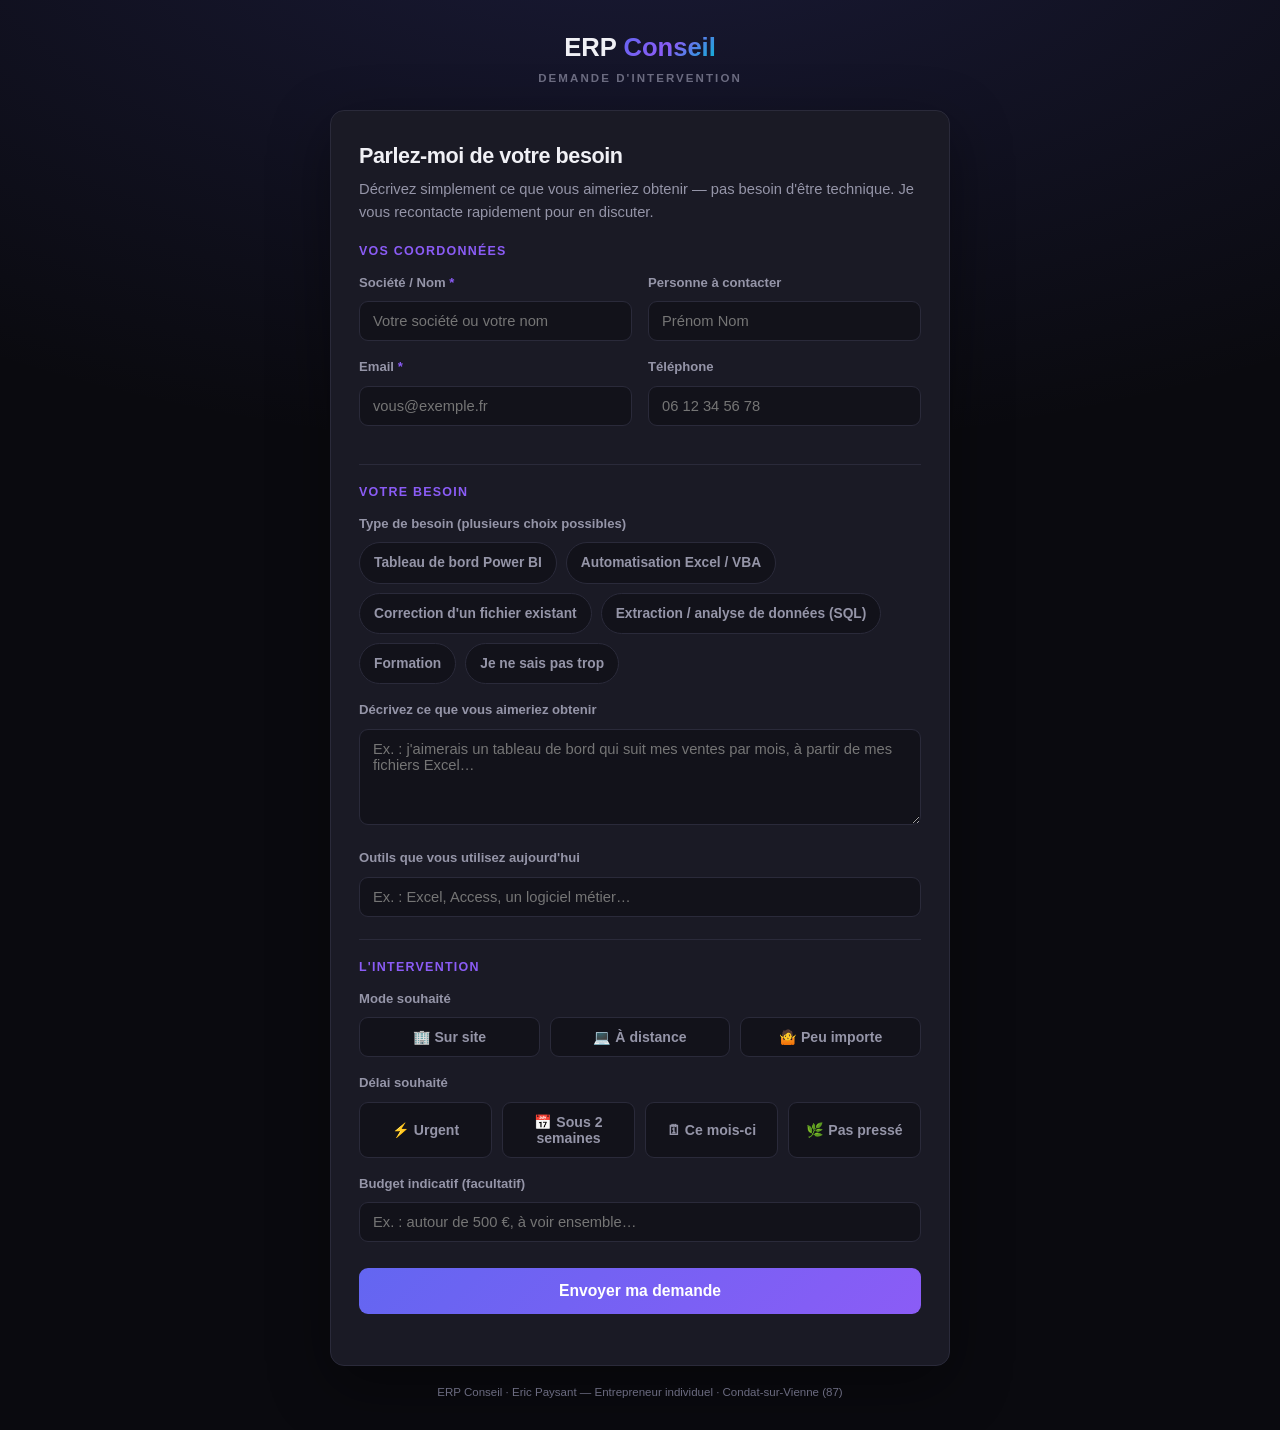
==== demande.html @ 3104988f "Module Demandes d'intervention + conversion en devis" ====
<!DOCTYPE html>
<html lang="fr">
<head>
<meta charset="UTF-8">
<meta name="viewport" content="width=device-width, initial-scale=1.0">
<title>Demande d'intervention — ERP Conseil</title>
<meta name="description" content="Décrivez votre besoin : ERP Conseil vous recontacte rapidement.">
<style>
    /* ===== Formulaire de demande autonome — couleurs ERP Conseil ===== */
    :root{
        --bg-primary:#0a0a0f; --bg-card:#1a1a25; --bg-input:#12121a;
        --text-primary:#f0f0f5; --text-secondary:#9595a8; --text-muted:#6b6b80;
        --accent-1:#6366f1; --accent-2:#8b5cf6; --accent-3:#06b6d4;
        --gradient:linear-gradient(135deg,#6366f1,#8b5cf6,#06b6d4);
        --border:#2a2a3a; --amber:#f59e0b; --green:#10b981; --red:#ef4444;
        --radius:14px; --radius-sm:9px;
    }
    *{margin:0;padding:0;box-sizing:border-box}
    body{
        font-family:'Inter',-apple-system,BlinkMacSystemFont,'Segoe UI',sans-serif;
        background:radial-gradient(1200px 600px at 50% -10%,rgba(99,102,241,.18),transparent),var(--bg-primary);
        color:var(--text-primary);min-height:100vh;display:flex;align-items:center;justify-content:center;
        padding:28px 16px;line-height:1.55;
    }
    .wrap{width:100%;max-width:620px}
    .brand{text-align:center;margin-bottom:22px}
    .brand-logo{font-size:1.6rem;font-weight:800}
    .brand-logo .dot{background:var(--gradient);-webkit-background-clip:text;background-clip:text;-webkit-text-fill-color:transparent}
    .brand-sub{font-size:.72rem;text-transform:uppercase;letter-spacing:.18em;color:var(--text-muted);font-weight:600;margin-top:2px}
    .card{background:var(--bg-card);border:1px solid var(--border);border-radius:var(--radius);padding:28px;box-shadow:0 20px 60px rgba(0,0,0,.4)}
    h1{font-size:1.35rem;font-weight:800;letter-spacing:-.02em;margin-bottom:6px}
    .lead{color:var(--text-secondary);font-size:.92rem;margin-bottom:18px}
    .section-title{font-size:.78rem;text-transform:uppercase;letter-spacing:.1em;color:var(--accent-2);font-weight:700;margin:22px 0 12px;padding-top:18px;border-top:1px solid var(--border)}
    .section-title.first{border-top:none;padding-top:0;margin-top:0}
    .field{margin-bottom:16px}
    .field > label{display:block;font-size:.82rem;font-weight:600;color:var(--text-secondary);margin-bottom:8px}
    .req{color:var(--accent-2)}
    .row2{display:grid;grid-template-columns:1fr 1fr;gap:16px}
    input[type=text],input[type=email],textarea{
        width:100%;padding:11px 13px;background:var(--bg-input);border:1px solid var(--border);
        border-radius:var(--radius-sm);color:var(--text-primary);font-size:.92rem;font-family:inherit;transition:.2s;
    }
    input:focus,textarea:focus{outline:none;border-color:var(--accent-2);box-shadow:0 0 0 3px rgba(139,92,246,.15)}
    textarea{resize:vertical;min-height:96px}
    /* chips multi-sélection */
    .chips{display:flex;flex-wrap:wrap;gap:9px}
    .chip{position:relative;cursor:pointer}
    .chip input{position:absolute;opacity:0;pointer-events:none}
    .chip span{display:inline-block;padding:9px 14px;background:var(--bg-input);border:1px solid var(--border);border-radius:30px;font-size:.86rem;color:var(--text-secondary);font-weight:600;transition:.2s}
    .chip:hover span{border-color:var(--accent-2);color:var(--text-primary)}
    .chip input:checked + span{background:linear-gradient(135deg,rgba(99,102,241,.28),rgba(139,92,246,.2));border-color:var(--accent-2);color:#fff}
    /* boutons mono-choix */
    .pick{display:flex;gap:10px;flex-wrap:wrap}
    .pick-btn{flex:1;min-width:110px;padding:11px 8px;background:var(--bg-input);border:1px solid var(--border);border-radius:var(--radius-sm);color:var(--text-secondary);font-weight:600;font-size:.88rem;font-family:inherit;cursor:pointer;transition:.2s}
    .pick-btn:hover{border-color:var(--accent-2);color:var(--text-primary)}
    .pick-btn.on{background:linear-gradient(135deg,rgba(99,102,241,.25),rgba(139,92,246,.18));border-color:var(--accent-2);color:#fff}
    .btn-submit{width:100%;padding:14px;border:none;border-radius:var(--radius-sm);background:var(--gradient);background-size:200% 200%;color:#fff;font-weight:700;font-size:.98rem;font-family:inherit;cursor:pointer;transition:.25s;margin-top:10px}
    .btn-submit:hover{background-position:right center;transform:translateY(-1px);box-shadow:0 8px 24px rgba(99,102,241,.4)}
    .btn-submit:disabled{opacity:.6;cursor:default;transform:none;box-shadow:none}
    .foot{text-align:center;font-size:.72rem;color:var(--text-muted);margin-top:18px}
    .demo-banner{background:rgba(245,158,11,.12);border:1px solid rgba(245,158,11,.4);color:var(--amber);font-size:.8rem;padding:10px 14px;border-radius:var(--radius-sm);margin-bottom:18px}
    .err-msg{color:var(--red);font-size:.82rem;margin-top:10px;min-height:1em;text-align:center}
    .hidden{display:none}
    /* écran de remerciement */
    .thanks{text-align:center;padding:20px 6px}
    .thanks .big{font-size:3rem;margin-bottom:14px}
    .thanks h1{margin-bottom:10px}
    .thanks p{color:var(--text-secondary);font-size:.95rem}
    @media(max-width:560px){ .row2{grid-template-columns:1fr} }
</style>
</head>
<body>
<div class="wrap">
    <div class="brand">
        <div class="brand-logo">ERP <span class="dot">Conseil</span></div>
        <div class="brand-sub">Demande d'intervention</div>
    </div>

    <!-- ===== Formulaire ===== -->
    <div class="card" id="formCard">
        <div class="demo-banner hidden" id="demoBanner">⚠ Mode démonstration : aucune adresse d'envoi configurée, votre demande ne sera pas enregistrée.</div>

        <h1>Parlez-moi de votre besoin</h1>
        <p class="lead">Décrivez simplement ce que vous aimeriez obtenir — pas besoin d'être technique. Je vous recontacte rapidement pour en discuter.</p>

        <form id="demandeForm" novalidate>
            <div class="section-title first">Vos coordonnées</div>
            <div class="row2">
                <div class="field"><label>Société / Nom <span class="req">*</span></label><input type="text" id="societe" placeholder="Votre société ou votre nom"></div>
                <div class="field"><label>Personne à contacter</label><input type="text" id="contact" placeholder="Prénom Nom"></div>
            </div>
            <div class="row2">
                <div class="field"><label>Email <span class="req">*</span></label><input type="email" id="email" placeholder="vous@exemple.fr" autocomplete="email"></div>
                <div class="field"><label>Téléphone</label><input type="text" id="telephone" placeholder="06 12 34 56 78"></div>
            </div>

            <div class="section-title">Votre besoin</div>
            <div class="field">
                <label>Type de besoin (plusieurs choix possibles)</label>
                <div class="chips" id="besoins">
                    <label class="chip"><input type="checkbox" value="Tableau de bord Power BI"><span>Tableau de bord Power BI</span></label>
                    <label class="chip"><input type="checkbox" value="Automatisation Excel / VBA"><span>Automatisation Excel / VBA</span></label>
                    <label class="chip"><input type="checkbox" value="Correction d'un fichier existant"><span>Correction d'un fichier existant</span></label>
                    <label class="chip"><input type="checkbox" value="Extraction / analyse de données (SQL)"><span>Extraction / analyse de données (SQL)</span></label>
                    <label class="chip"><input type="checkbox" value="Formation"><span>Formation</span></label>
                    <label class="chip"><input type="checkbox" value="Je ne sais pas trop"><span>Je ne sais pas trop</span></label>
                </div>
            </div>
            <div class="field"><label for="description">Décrivez ce que vous aimeriez obtenir</label><textarea id="description" placeholder="Ex. : j'aimerais un tableau de bord qui suit mes ventes par mois, à partir de mes fichiers Excel…"></textarea></div>
            <div class="field"><label for="outils">Outils que vous utilisez aujourd'hui</label><input type="text" id="outils" placeholder="Ex. : Excel, Access, un logiciel métier…"></div>

            <div class="section-title">L'intervention</div>
            <div class="field">
                <label>Mode souhaité</label>
                <div class="pick" id="mode">
                    <button type="button" class="pick-btn" data-v="Sur site">🏢 Sur site</button>
                    <button type="button" class="pick-btn" data-v="À distance">💻 À distance</button>
                    <button type="button" class="pick-btn" data-v="Peu importe">🤷 Peu importe</button>
                </div>
            </div>
            <div id="siteFields" class="hidden">
                <div class="row2">
                    <div class="field"><label>Adresse du site</label><input type="text" id="adresse" placeholder="Adresse où intervenir"></div>
                    <div class="field"><label>Contact sur place</label><input type="text" id="contactsite" placeholder="Personne à voir sur place"></div>
                </div>
            </div>
            <div class="field">
                <label>Délai souhaité</label>
                <div class="pick" id="delai">
                    <button type="button" class="pick-btn" data-v="Urgent">⚡ Urgent</button>
                    <button type="button" class="pick-btn" data-v="Sous 2 semaines">📅 Sous 2 semaines</button>
                    <button type="button" class="pick-btn" data-v="Ce mois-ci">🗓 Ce mois-ci</button>
                    <button type="button" class="pick-btn" data-v="Pas pressé">🌿 Pas pressé</button>
                </div>
            </div>
            <div class="field"><label for="budget">Budget indicatif (facultatif)</label><input type="text" id="budget" placeholder="Ex. : autour de 500 €, à voir ensemble…"></div>

            <button type="submit" class="btn-submit" id="submitBtn">Envoyer ma demande</button>
            <div class="err-msg" id="errMsg"></div>
        </form>
    </div>

    <!-- ===== Remerciement ===== -->
    <div class="card thanks hidden" id="thanksCard">
        <div class="big">📨</div>
        <h1>Demande envoyée, merci !</h1>
        <p>J'ai bien reçu votre demande. Je reviens vers vous très vite pour en parler.</p>
    </div>

    <div class="foot">ERP Conseil · Eric Paysant — Entrepreneur individuel · Condat-sur-Vienne (87)</div>
</div>

<script>
(() => {
'use strict';

/* ============================================================
   CONFIGURATION
   ENDPOINT = MÊME URL Apps Script /exec que satisfaction.html
   (le relais route vers la table "Demandes" grâce à type:'demande').
   ============================================================ */
const ENDPOINT = 'https://script.google.com/macros/s/AKfycbyALDkUAQmMrM3IMIquKP5oWPSWdywfQfmbmXgFV79ksBCTJ3KVh5ITKJBURwwZosjQAg/exec';

if(!ENDPOINT) document.getElementById('demoBanner').classList.remove('hidden');

/* ---------- Mode souhaité (mono-choix) + champs « sur site » ---------- */
let mode = '';
const modeEls = [...document.querySelectorAll('#mode .pick-btn')];
modeEls.forEach(b => b.addEventListener('click', () => {
    mode = b.dataset.v;
    modeEls.forEach(x => x.classList.toggle('on', x === b));
    document.getElementById('siteFields').classList.toggle('hidden', mode !== 'Sur site');
}));

/* ---------- Délai souhaité (mono-choix) ---------- */
let delai = '';
const delaiEls = [...document.querySelectorAll('#delai .pick-btn')];
delaiEls.forEach(b => b.addEventListener('click', () => {
    delai = b.dataset.v;
    delaiEls.forEach(x => x.classList.toggle('on', x === b));
}));

/* ---------- Envoi ---------- */
const form = document.getElementById('demandeForm');
const errMsg = document.getElementById('errMsg');
form.addEventListener('submit', (e) => {
    e.preventDefault();
    errMsg.textContent = '';

    const societe = document.getElementById('societe').value.trim();
    const email   = document.getElementById('email').value.trim();
    if(!societe){ errMsg.textContent = 'Merci d’indiquer votre société ou votre nom.'; return; }
    if(!email){   errMsg.textContent = 'Merci d’indiquer votre email.'; return; }

    const besoins = [...document.querySelectorAll('#besoins input:checked')].map(i => i.value);

    const payload = {
        type:        'demande',
        societe:     societe,
        contact:     document.getElementById('contact').value.trim(),
        email:       email,
        telephone:   document.getElementById('telephone').value.trim(),
        besoins:     besoins,
        description: document.getElementById('description').value.trim(),
        outils:      document.getElementById('outils').value.trim(),
        mode:        mode,
        adresse:     mode === 'Sur site' ? document.getElementById('adresse').value.trim() : '',
        contactsite: mode === 'Sur site' ? document.getElementById('contactsite').value.trim() : '',
        delai:       delai,
        budget:      document.getElementById('budget').value.trim(),
        date:        new Date().toISOString().slice(0, 10)
    };

    const btn = document.getElementById('submitBtn');
    btn.disabled = true; btn.textContent = 'Envoi…';

    if(!ENDPOINT){ setTimeout(showThanks, 600); return; }   // mode démo

    fetch(ENDPOINT, {
        method: 'POST',
        mode: 'no-cors',
        headers: { 'Content-Type': 'text/plain;charset=utf-8' },  // évite le preflight CORS
        body: JSON.stringify(payload)
    })
    .then(showThanks)
    .catch(() => {
        btn.disabled = false; btn.textContent = 'Envoyer ma demande';
        errMsg.textContent = 'Une erreur est survenue. Réessayez dans un instant.';
    });
});

function showThanks(){
    document.getElementById('formCard').classList.add('hidden');
    document.getElementById('thanksCard').classList.remove('hidden');
    window.scrollTo({ top: 0, behavior: 'smooth' });
}
})();
</script>
</body>
</html>
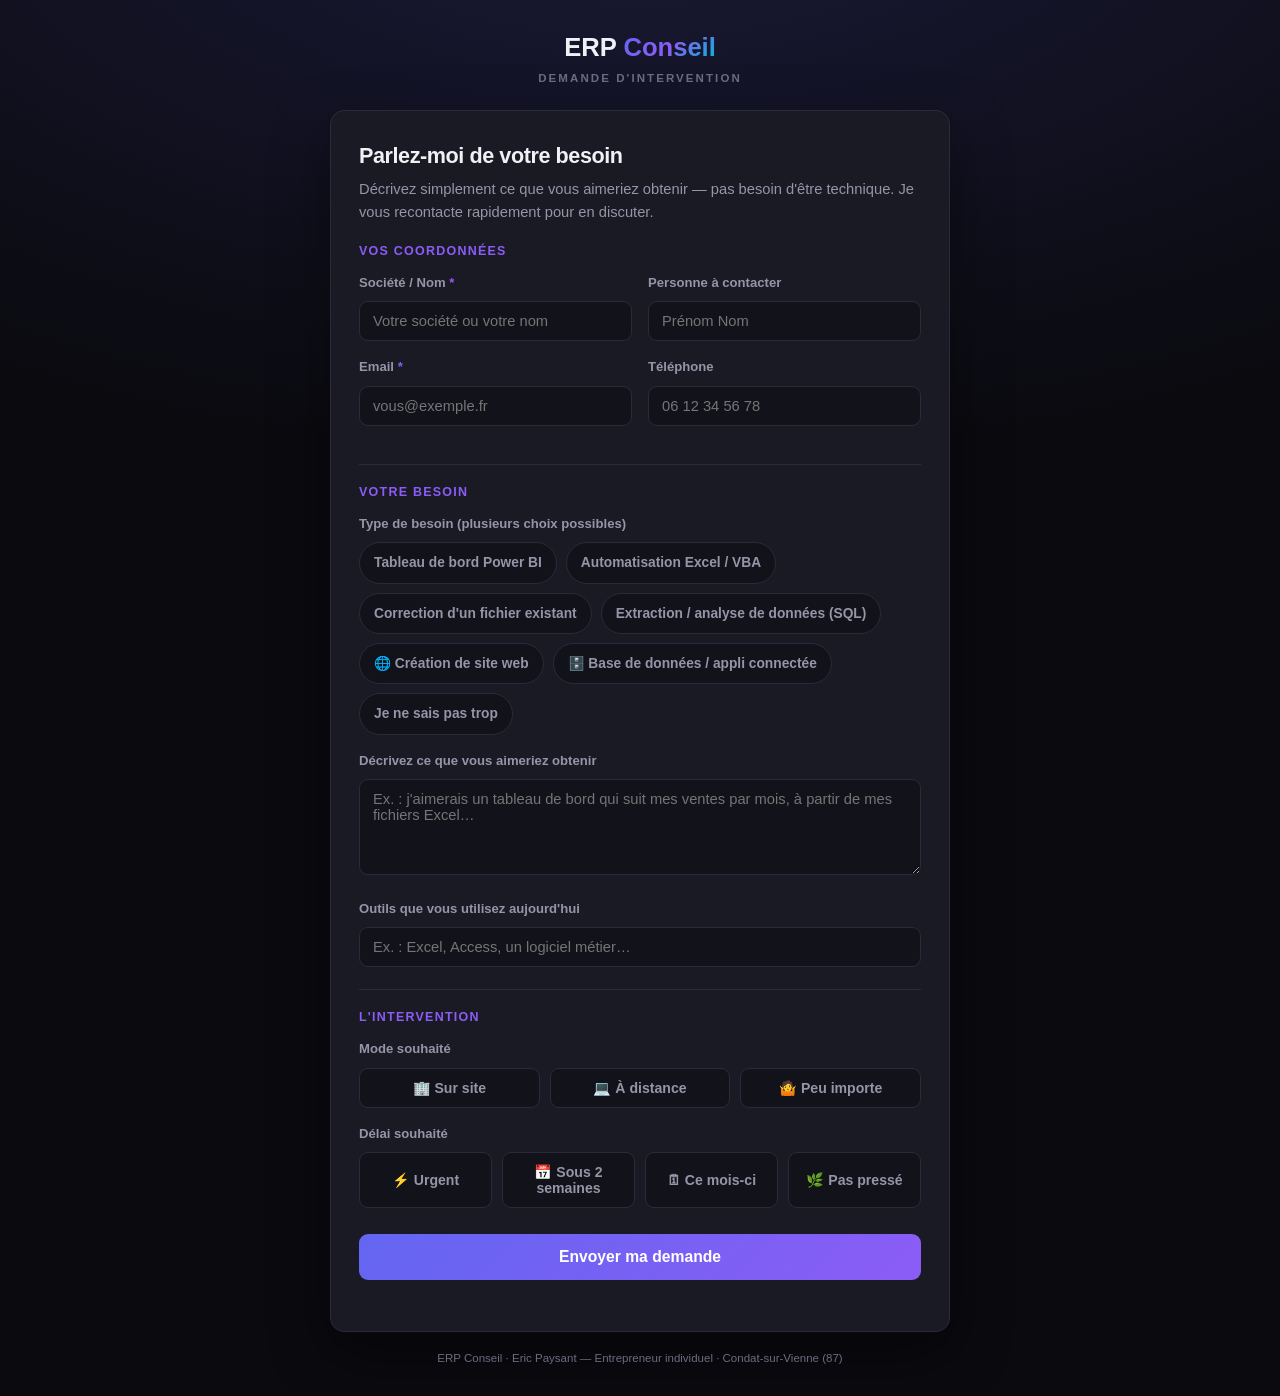
==== commit 0e686c9d: "Demande : retrait budget/formation, ajout creation de site et base de donnees" ====
--- a/demande.html
+++ b/demande.html
@@ -102,7 +102,8 @@
                     <label class="chip"><input type="checkbox" value="Automatisation Excel / VBA"><span>Automatisation Excel / VBA</span></label>
                     <label class="chip"><input type="checkbox" value="Correction d'un fichier existant"><span>Correction d'un fichier existant</span></label>
                     <label class="chip"><input type="checkbox" value="Extraction / analyse de données (SQL)"><span>Extraction / analyse de données (SQL)</span></label>
-                    <label class="chip"><input type="checkbox" value="Formation"><span>Formation</span></label>
+                    <label class="chip"><input type="checkbox" value="Création de site web" data-v="Création de site web"><span>🌐 Création de site web</span></label>
+                    <label class="chip"><input type="checkbox" value="Base de données / appli connectée" data-v="Base de données / appli connectée"><span>🗄️ Base de données / appli connectée</span></label>
                     <label class="chip"><input type="checkbox" value="Je ne sais pas trop"><span>Je ne sais pas trop</span></label>
                 </div>
             </div>
@@ -133,8 +134,6 @@
                     <button type="button" class="pick-btn" data-v="Pas pressé">🌿 Pas pressé</button>
                 </div>
             </div>
-            <div class="field"><label for="budget">Budget indicatif (facultatif)</label><input type="text" id="budget" placeholder="Ex. : autour de 500 €, à voir ensemble…"></div>
-
             <button type="submit" class="btn-submit" id="submitBtn">Envoyer ma demande</button>
             <div class="err-msg" id="errMsg"></div>
         </form>
@@ -159,9 +158,16 @@
    ENDPOINT = MÊME URL Apps Script /exec que satisfaction.html
    (le relais route vers la table "Demandes" grâce à type:'demande').
    ============================================================ */
-const ENDPOINT = 'https://script.google.com/macros/s/AKfycbyALDkUAQmMrM3IMIquKP5oWPSWdywfQfmbmXgFV79ksBCTJ3KVh5ITKJBURwwZosjQAg/exec';
+const ENDPOINT = 'https://script.google.com/macros/s/AKfycbzf_x0Q264sFriUASS5Xo1dsBIl1J93rBONiGTBxAaxm17sKuwCLhPc6EwIVGgxpAQeGA/exec';
 
 if(!ENDPOINT) document.getElementById('demoBanner').classList.remove('hidden');
+
+/* ---------- Pré-remplissage via l'URL (?societe=&contact=&email=) ---------- */
+const params = new URLSearchParams(location.search);
+[['societe','societe'],['contact','contact'],['email','email']].forEach(([id,key])=>{
+    const v = params.get(key);                 // URLSearchParams décode déjà les valeurs
+    if(v != null) document.getElementById(id).value = v;
+});
 
 /* ---------- Mode souhaité (mono-choix) + champs « sur site » ---------- */
 let mode = '';
@@ -207,7 +213,6 @@
         adresse:     mode === 'Sur site' ? document.getElementById('adresse').value.trim() : '',
         contactsite: mode === 'Sur site' ? document.getElementById('contactsite').value.trim() : '',
         delai:       delai,
-        budget:      document.getElementById('budget').value.trim(),
         date:        new Date().toISOString().slice(0, 10)
     };
 
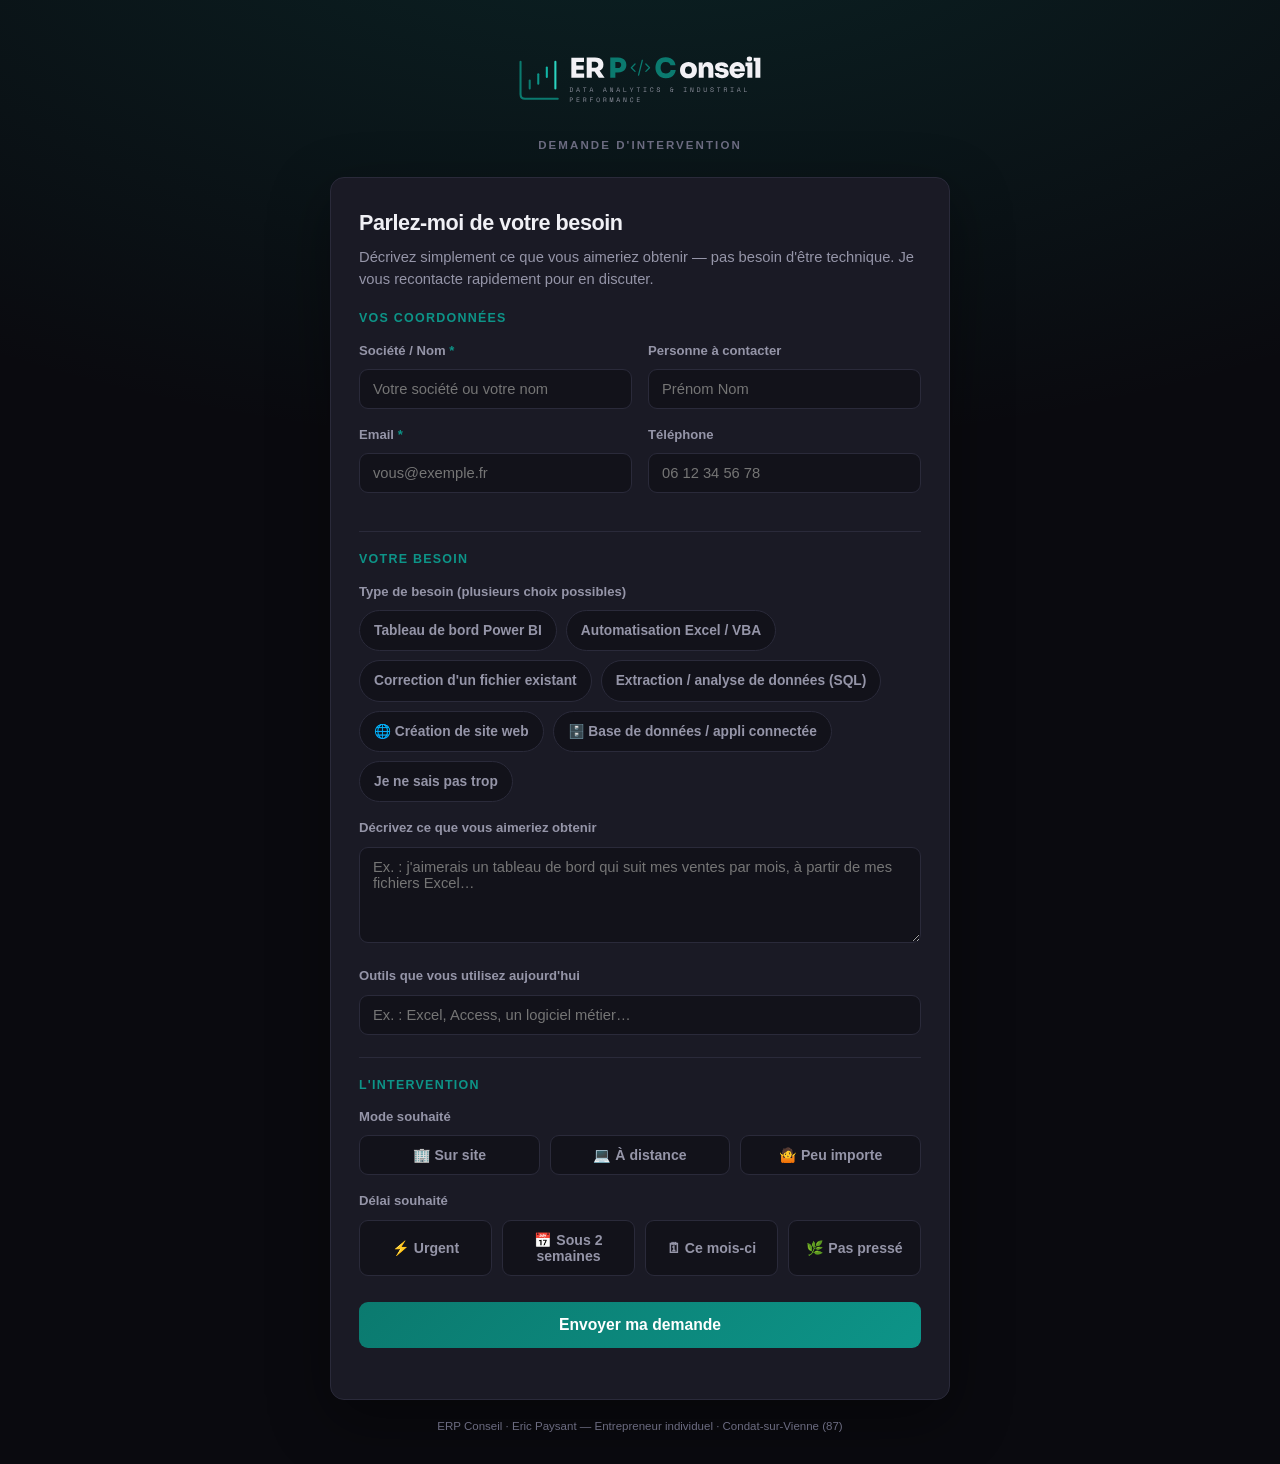
==== commit e31751da: "feat(brand): intègre le nouveau logo teal ERP Conseil (logo + favicon + accent) - Ajoute le kit logo" ====
--- a/demande.html
+++ b/demande.html
@@ -5,27 +5,34 @@
 <meta name="viewport" content="width=device-width, initial-scale=1.0">
 <title>Demande d'intervention — ERP Conseil</title>
 <meta name="description" content="Décrivez votre besoin : ERP Conseil vous recontacte rapidement.">
+<link rel="icon" type="image/svg+xml" href="assets/erp-conseil-favicon.svg">
+<link rel="icon" type="image/png" sizes="32x32" href="assets/erp-conseil-favicon-32.png">
+<link rel="apple-touch-icon" href="assets/erp-conseil-favicon-180.png">
+<meta name="theme-color" content="#0A0A0A">
+<meta property="og:title" content="Demande d'intervention — ERP Conseil">
+<meta property="og:description" content="Décrivez votre besoin : ERP Conseil vous recontacte rapidement.">
+<meta property="og:type" content="website">
+<meta property="og:image" content="https://eric8740-stack.github.io/erp-conseil-app/assets/erp-conseil-logo-dark.png">
 <style>
     /* ===== Formulaire de demande autonome — couleurs ERP Conseil ===== */
     :root{
         --bg-primary:#0a0a0f; --bg-card:#1a1a25; --bg-input:#12121a;
         --text-primary:#f0f0f5; --text-secondary:#9595a8; --text-muted:#6b6b80;
-        --accent-1:#6366f1; --accent-2:#8b5cf6; --accent-3:#06b6d4;
-        --gradient:linear-gradient(135deg,#6366f1,#8b5cf6,#06b6d4);
+        --accent-1:#0B7A6F; --accent-2:#0D9488; --accent-3:#2CD4C0;
+        --gradient:linear-gradient(135deg,#0B7A6F,#0D9488,#2CD4C0);
         --border:#2a2a3a; --amber:#f59e0b; --green:#10b981; --red:#ef4444;
         --radius:14px; --radius-sm:9px;
     }
     *{margin:0;padding:0;box-sizing:border-box}
     body{
         font-family:'Inter',-apple-system,BlinkMacSystemFont,'Segoe UI',sans-serif;
-        background:radial-gradient(1200px 600px at 50% -10%,rgba(99,102,241,.18),transparent),var(--bg-primary);
+        background:radial-gradient(1200px 600px at 50% -10%,rgba(13,148,136,.18),transparent),var(--bg-primary);
         color:var(--text-primary);min-height:100vh;display:flex;align-items:center;justify-content:center;
         padding:28px 16px;line-height:1.55;
     }
     .wrap{width:100%;max-width:620px}
     .brand{text-align:center;margin-bottom:22px}
-    .brand-logo{font-size:1.6rem;font-weight:800}
-    .brand-logo .dot{background:var(--gradient);-webkit-background-clip:text;background-clip:text;-webkit-text-fill-color:transparent}
+    .brand-logo-img{width:100%;max-width:300px;height:auto;margin:0 auto 4px;display:block}
     .brand-sub{font-size:.72rem;text-transform:uppercase;letter-spacing:.18em;color:var(--text-muted);font-weight:600;margin-top:2px}
     .card{background:var(--bg-card);border:1px solid var(--border);border-radius:var(--radius);padding:28px;box-shadow:0 20px 60px rgba(0,0,0,.4)}
     h1{font-size:1.35rem;font-weight:800;letter-spacing:-.02em;margin-bottom:6px}
@@ -40,7 +47,7 @@
         width:100%;padding:11px 13px;background:var(--bg-input);border:1px solid var(--border);
         border-radius:var(--radius-sm);color:var(--text-primary);font-size:.92rem;font-family:inherit;transition:.2s;
     }
-    input:focus,textarea:focus{outline:none;border-color:var(--accent-2);box-shadow:0 0 0 3px rgba(139,92,246,.15)}
+    input:focus,textarea:focus{outline:none;border-color:var(--accent-2);box-shadow:0 0 0 3px rgba(13,148,136,.15)}
     textarea{resize:vertical;min-height:96px}
     /* chips multi-sélection */
     .chips{display:flex;flex-wrap:wrap;gap:9px}
@@ -48,14 +55,14 @@
     .chip input{position:absolute;opacity:0;pointer-events:none}
     .chip span{display:inline-block;padding:9px 14px;background:var(--bg-input);border:1px solid var(--border);border-radius:30px;font-size:.86rem;color:var(--text-secondary);font-weight:600;transition:.2s}
     .chip:hover span{border-color:var(--accent-2);color:var(--text-primary)}
-    .chip input:checked + span{background:linear-gradient(135deg,rgba(99,102,241,.28),rgba(139,92,246,.2));border-color:var(--accent-2);color:#fff}
+    .chip input:checked + span{background:linear-gradient(135deg,rgba(13,148,136,.28),rgba(13,148,136,.2));border-color:var(--accent-2);color:#fff}
     /* boutons mono-choix */
     .pick{display:flex;gap:10px;flex-wrap:wrap}
     .pick-btn{flex:1;min-width:110px;padding:11px 8px;background:var(--bg-input);border:1px solid var(--border);border-radius:var(--radius-sm);color:var(--text-secondary);font-weight:600;font-size:.88rem;font-family:inherit;cursor:pointer;transition:.2s}
     .pick-btn:hover{border-color:var(--accent-2);color:var(--text-primary)}
-    .pick-btn.on{background:linear-gradient(135deg,rgba(99,102,241,.25),rgba(139,92,246,.18));border-color:var(--accent-2);color:#fff}
+    .pick-btn.on{background:linear-gradient(135deg,rgba(13,148,136,.25),rgba(13,148,136,.18));border-color:var(--accent-2);color:#fff}
     .btn-submit{width:100%;padding:14px;border:none;border-radius:var(--radius-sm);background:var(--gradient);background-size:200% 200%;color:#fff;font-weight:700;font-size:.98rem;font-family:inherit;cursor:pointer;transition:.25s;margin-top:10px}
-    .btn-submit:hover{background-position:right center;transform:translateY(-1px);box-shadow:0 8px 24px rgba(99,102,241,.4)}
+    .btn-submit:hover{background-position:right center;transform:translateY(-1px);box-shadow:0 8px 24px rgba(13,148,136,.4)}
     .btn-submit:disabled{opacity:.6;cursor:default;transform:none;box-shadow:none}
     .foot{text-align:center;font-size:.72rem;color:var(--text-muted);margin-top:18px}
     .demo-banner{background:rgba(245,158,11,.12);border:1px solid rgba(245,158,11,.4);color:var(--amber);font-size:.8rem;padding:10px 14px;border-radius:var(--radius-sm);margin-bottom:18px}
@@ -72,7 +79,7 @@
 <body>
 <div class="wrap">
     <div class="brand">
-        <div class="brand-logo">ERP <span class="dot">Conseil</span></div>
+        <img class="brand-logo-img" src="assets/erp-conseil-logo-dark-transparent.svg" alt="ERP Conseil — Data Analytics & Industrial Performance" width="503" height="177">
         <div class="brand-sub">Demande d'intervention</div>
     </div>
 
